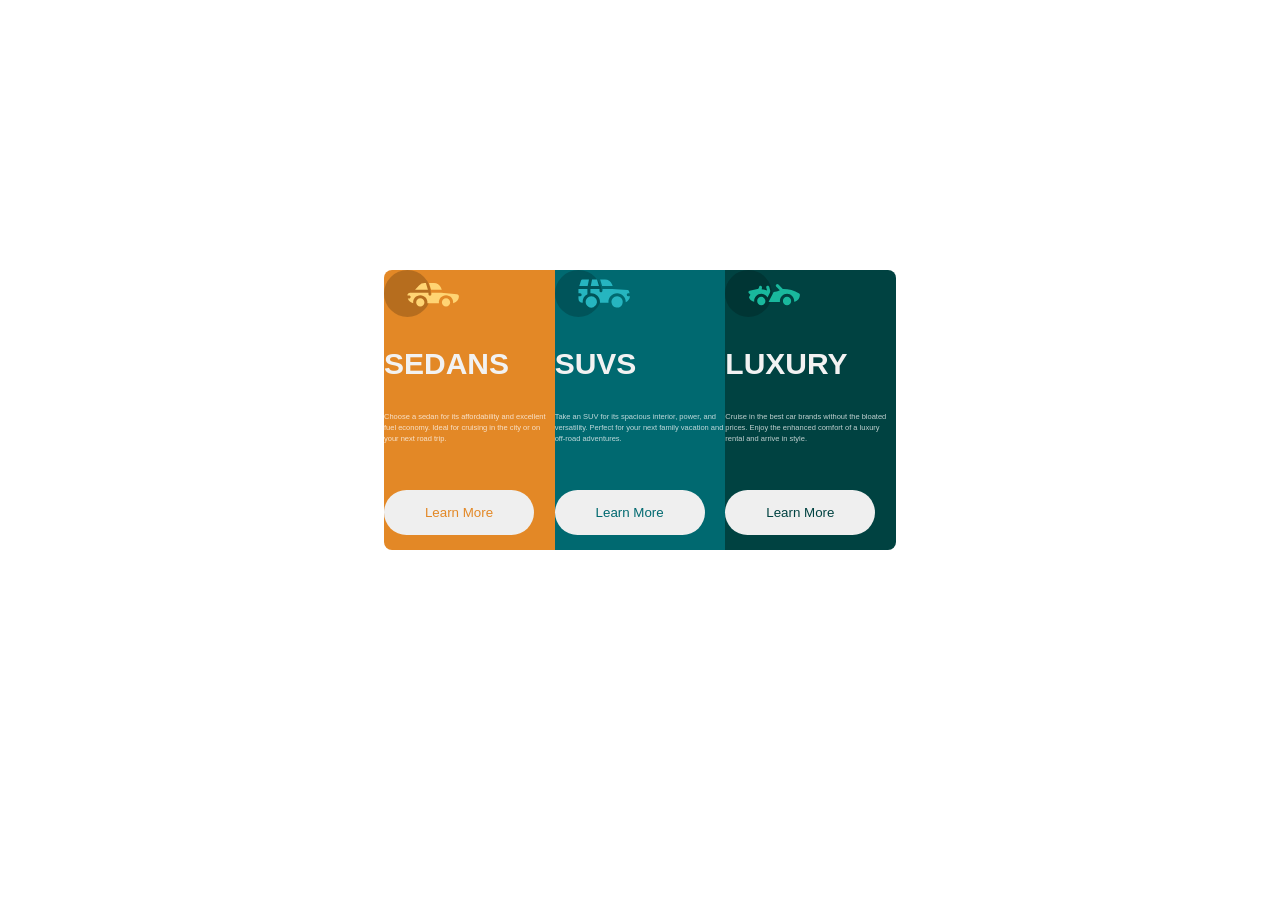
==== index.html @ 830d08d7 "Initial Commit" ====
<!DOCTYPE html>
<html lang="en">

<head>
  <meta charset="UTF-8">
  <meta name="viewport" content="width=device-width, initial-scale=1.0"> <!-- displays site properly based on user's device -->

  <link rel="icon" type="image/png" sizes="32x32" href="./images/favicon-32x32.png">
  <link rel="stylesheet" href="style.css">
  <title>Frontend Mentor | 3-column preview card component</title>

  <!-- Feel free to remove these styles or customise in your own stylesheet 👍 -->

</head>

<body>
  <div class="wrapper">
    <div class="card">
      <img src="images/icon-sedans.svg" alt="">
      <h1>SEDANS</h1>
      <p>Choose a sedan for its affordability and excellent fuel economy. Ideal for cruising in the city
      or on your next road trip.
    </p>
    <button class="btn">Learn More</button>
    </div>
    <div class="card">
      <img src="images/icon-suvs.svg" alt="">
      <h1>SUVS</h1>
      <p>Take an SUV for its spacious interior, power, and versatility. Perfect for your next family vacation and off-road adventures.
    </p>
    <article>
    <button class="btn">Learn More</button></article>
    </div>
    <div class="card">
      <img src="images/icon-luxury.svg" alt="">
      <h1>LUXURY</h1>
      <p>Cruise in the best car brands without the bloated prices. Enjoy the enhanced comfort of a luxury
      rental and arrive in style.
    </p>
    <button class="btn">Learn More</button>
    </div>
  </div>
</body>

</html>
---- style.css ----
* {
  margin: 0;
  padding: 0;
  box-sizing: border-box;
}

:root {
  --orange: hsl(31, 77%, 52%);
  --cyan: hsl(184, 100%, 22%);
  --very-dark-cyan: hsl(179, 100%, 13%);
  --neutral: hsla(0, 0%, 100%, 0.75);
  --lt-grey: hsl(0, 0%, 95%);
}
html {
  font-size: 15px;
}
@font-face {
  font-family: "Lexend_Deca", sans-serif;
  src: url(fonts/Lexend_Deca/LexendDeca-VariableFont_wght.ttf) format(truetype);
  font-weight: 400;
  font-style: normal;
}

@font-face {
  font-family: "BigShoulders", sans-serif;
  src: url(./fonts/Big_Shoulders/BigShoulders-VariableFont_opszwght.ttf)
    format(truetype);
  font-weight: 700;
  font-style: normal;
}

body {
  font-family: "Lexend_Deca", sans-serif;
}

.wrapper {
  position: absolute;
  top: 30%;
  left: 30%;
  right: 30%;
  margin: 0 auto;
  display: grid;
  grid-template-columns: 1fr 1fr 1fr;
  border-radius: 8px;
  overflow: hidden;
}

@media (max-width: 700px) {
  .wrapper {
    grid-template-columns: 1fr;
    flex-direction: column;
    width: 100%;
  }
}
.card {
  display: flex;
  flex-direction: column;
  gap: 2rem;
  /* padding: 1rem; */
}

.card p {
    /* margin: 1rem; */
  color: var(--neutral);
  font-size: 0.5rem;
  line-height: 1.5;
}

button {
  width: 10rem;
  padding: 1rem;
  border-radius: 999px;
  border: none;
  margin: 1rem 1rem 1rem 0;
}

button:hover {
  background-color: rgba(240, 248, 255, 0);
  border: 2px solid white;
  color: white;
}

.wrapper .card button:active {
  color: var(--neutral);
}

.wrapper .card:first-child {
  background-color: var(--orange);
}
.wrapper .card:nth-child(2) {
  background-color: var(--cyan);
}
.wrapper .card:last-child {
  background-color: var(--very-dark-cyan);
}

.wrapper .card:first-child button {
  color: var(--orange);
}
.wrapper .card:nth-child(2) button {
  color: var(--cyan);
}
.wrapper .card:last-child button {
  color: var(--very-dark-cyan);
}

img {
  width: 5rem;
}

h1 {
  font-size: 2rem;
  color: var(--lt-grey);
  font-family: "BigShoulders", sans-serif;
  font-weight: 700;
}
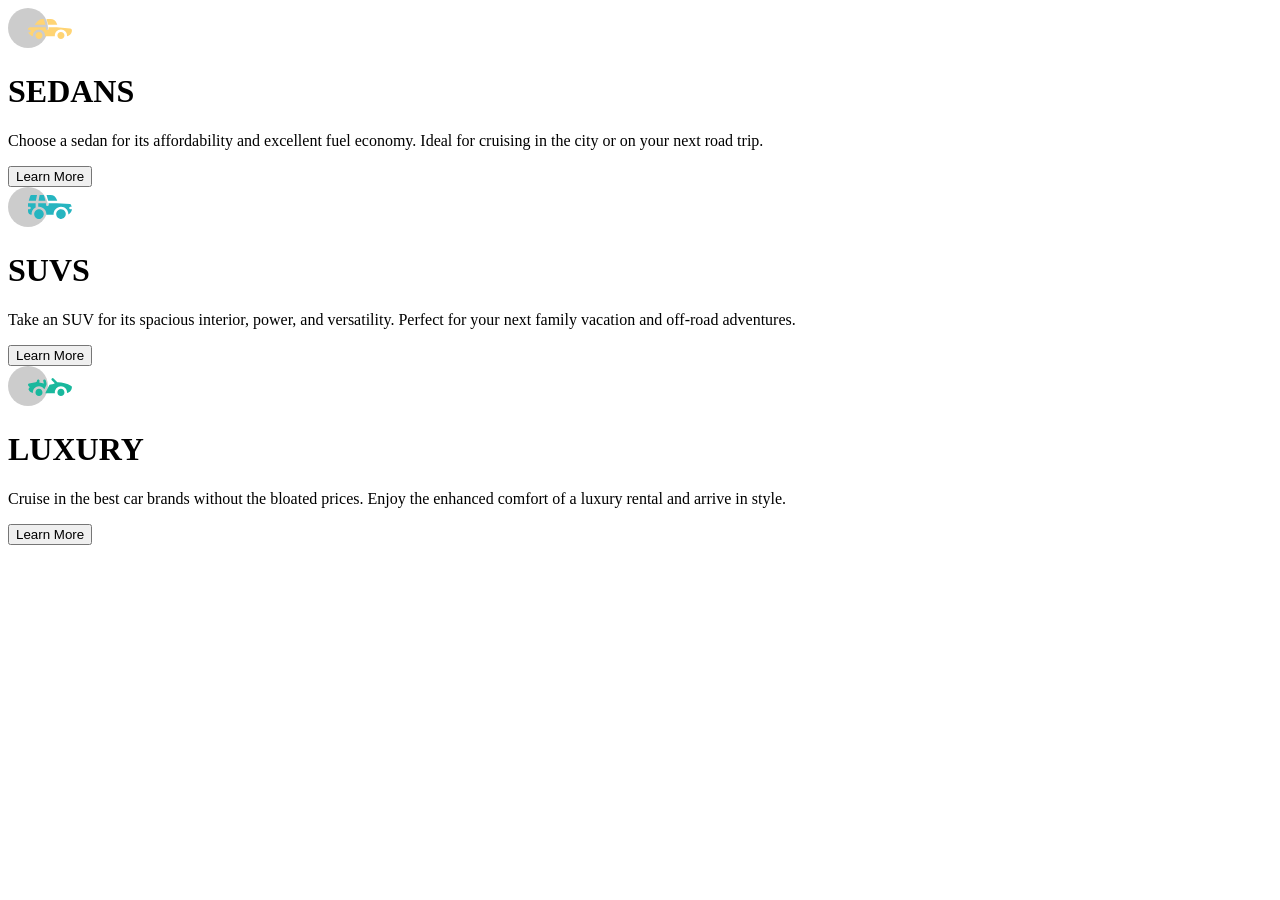
==== commit a52f472f: "Setting index2 to index" ====
--- a/index.html
+++ b/index.html
@@ -3,43 +3,63 @@
 
 <head>
   <meta charset="UTF-8">
-  <meta name="viewport" content="width=device-width, initial-scale=1.0"> <!-- displays site properly based on user's device -->
+  <meta name="viewport" content="width=device-width, initial-scale=1.0">
 
   <link rel="icon" type="image/png" sizes="32x32" href="./images/favicon-32x32.png">
-  <link rel="stylesheet" href="style.css">
+  <link rel="stylesheet" href="style2.css">
+  <link rel="preconnect" href="https://fonts.googleapis.com">
+  <link rel="preconnect" href="https://fonts.gstatic.com" crossorigin>
+  <link href="https://fonts.googleapis.com/css2?family=Big+Shoulders:opsz,wght@10..72,100..900&family=Lexend+Deca:wght@100..900&display=swap" rel="stylesheet">
+
   <title>Frontend Mentor | 3-column preview card component</title>
 
-  <!-- Feel free to remove these styles or customise in your own stylesheet 👍 -->
 
 </head>
 
 <body>
-  <div class="wrapper">
-    <div class="card">
-      <img src="images/icon-sedans.svg" alt="">
-      <h1>SEDANS</h1>
-      <p>Choose a sedan for its affordability and excellent fuel economy. Ideal for cruising in the city
-      or on your next road trip.
-    </p>
-    <button class="btn">Learn More</button>
+
+  <main>
+    <div class="wrapper">
+      <div class="card-grid">
+        <div class="col">
+          <div class="card background-orange">
+            <img src="images/icon-sedans.svg" alt="">
+            <h1>SEDANS</h1>
+            <p>Choose a sedan for its affordability and excellent fuel economy. Ideal for cruising in the city
+              or on your next road trip.</p>
+            <button class="color-orange">Learn More</button class="">
+          </div>
+        </div>
+        <div class="col">
+          <div class="card background-cyan">
+            <img src="images/icon-suvs.svg" alt="">
+            <h1>SUVS</h1>
+            <p>Take an SUV for its spacious interior, power, and versatility. Perfect for your next family vacation
+              and off-road adventures.</p>
+            <button class="color-cyan">Learn More</button class="">
+          </div>
+        </div>
+        <div class="col">
+          <div class="card background-dark-cyan">
+            <img src="images/icon-luxury.svg" alt="">
+            <h1>LUXURY</h1>
+            <p>Cruise in the best car brands without the bloated prices. Enjoy the enhanced comfort of a luxury
+              rental and arrive in style.</p>
+            <button class="color-dark-cyan">Learn More</button class="">
+          </div>
+        </div>
+      </div>
     </div>
-    <div class="card">
-      <img src="images/icon-suvs.svg" alt="">
-      <h1>SUVS</h1>
-      <p>Take an SUV for its spacious interior, power, and versatility. Perfect for your next family vacation and off-road adventures.
-    </p>
-    <article>
-    <button class="btn">Learn More</button></article>
-    </div>
-    <div class="card">
-      <img src="images/icon-luxury.svg" alt="">
-      <h1>LUXURY</h1>
-      <p>Cruise in the best car brands without the bloated prices. Enjoy the enhanced comfort of a luxury
-      rental and arrive in style.
-    </p>
-    <button class="btn">Learn More</button>
-    </div>
-  </div>
+  </main>
+
+
+
+
+
+
+
+
+
 </body>
 
 </html>
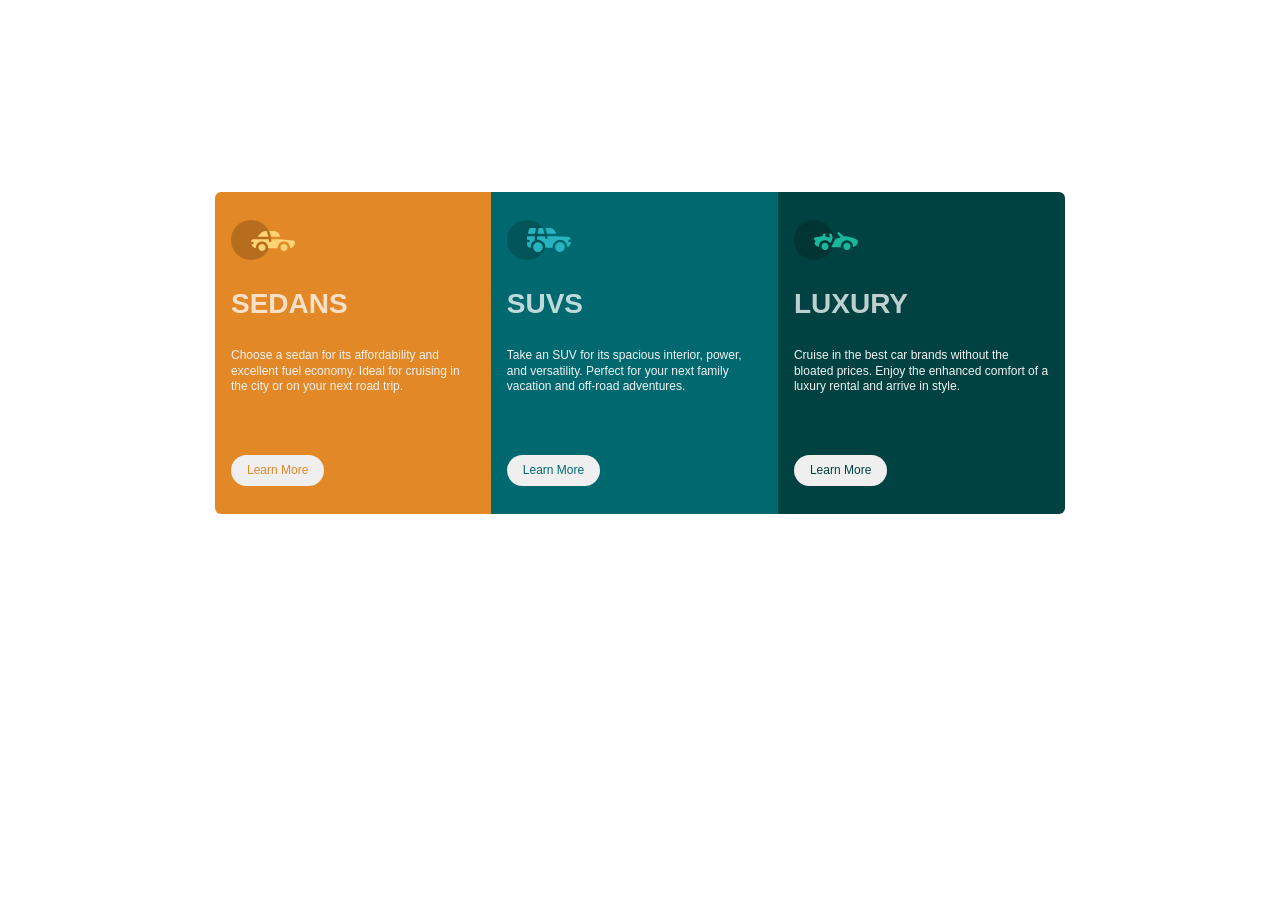
==== commit 7cfc9841: "Fixing index" ====
--- a/index.html
+++ b/index.html
@@ -6,7 +6,7 @@
   <meta name="viewport" content="width=device-width, initial-scale=1.0">
 
   <link rel="icon" type="image/png" sizes="32x32" href="./images/favicon-32x32.png">
-  <link rel="stylesheet" href="style2.css">
+  <link rel="stylesheet" href="style.css">
   <link rel="preconnect" href="https://fonts.googleapis.com">
   <link rel="preconnect" href="https://fonts.gstatic.com" crossorigin>
   <link href="https://fonts.googleapis.com/css2?family=Big+Shoulders:opsz,wght@10..72,100..900&family=Lexend+Deca:wght@100..900&display=swap" rel="stylesheet">
--- a/style.css
+++ b/style.css
@@ -0,0 +1,112 @@
+* {
+  margin: 0;
+  padding: 0;
+  box-sizing: border-box;
+}
+
+@media (max-width: 500px) {
+  .card-grid {
+    flex-direction: column;
+    margin-block: 5%;
+    margin-inline: 5%;
+  }
+}
+
+:root {
+  --clr-Cyan: hsl(184, 100%, 22%);
+  --clr-Orange: hsl(31, 77%, 52%);
+  --clr-Dark-Cyan: hsl(179, 100%, 13%);
+
+  --clr-neutral-100: hsl(0, 0%, 95%);
+  --clr-neutral-300: hsla(0, 0%, 100%, 0.75);
+
+  --fw-normal: 400;
+  --fw-bold: 700;
+
+  --ff-paragraph: "Lexend Deca", sans-serif;
+  --ff-header: "Big Shoulders", sans-serif;
+}
+
+html {
+  font-size: 1rem;
+}
+
+body {
+  margin: 0;
+}
+
+.wrapper {
+    padding-top: 15%;
+  max-width: 850px;
+  margin-inline: auto;
+  margin-block-end: 5rem;
+}
+
+.card-grid {
+  display: flex;
+  /* margin-top: 35%; */
+  border-radius: 6px;
+  overflow: hidden;
+}
+
+.col {
+  display: grid;
+  align-items: center;
+}
+
+.card {
+  padding: 1rem;
+}
+
+.card > * {
+  margin-block: 0.75rem;
+}
+
+.background-orange {
+  background-color: var(--clr-Orange);
+}
+.background-cyan {
+  background-color: var(--clr-Cyan);
+}
+.background-dark-cyan {
+  background-color: var(--clr-Dark-Cyan);
+}
+
+.color-orange {
+    color:  var(--clr-Orange);
+}
+
+.color-cyan {
+    color:  var(--clr-Cyan);
+}
+
+.color-dark-cyan {
+    color: var(--clr-Dark-Cyan);
+}
+
+h1 {
+  font-family: var(--ff-header);
+  font-weight: var(--fw-bold);
+  font-size: 1.75rem;
+  color: var(--clr-neutral-300);
+}
+
+.card p {
+    margin-bottom: 3rem;
+}
+
+p,
+button {
+  font-family: var(--ff-paragraph);
+  font-weight: var(--fw-normal);
+  color: var(--clr-neutral-100);
+  line-height: 1.3;
+  font-size: 0.75rem;
+  padding-top: 1rem;
+}
+
+button {
+  border-radius: 999px;
+  padding: 0.5rem 1rem;
+  border: none;
+}
